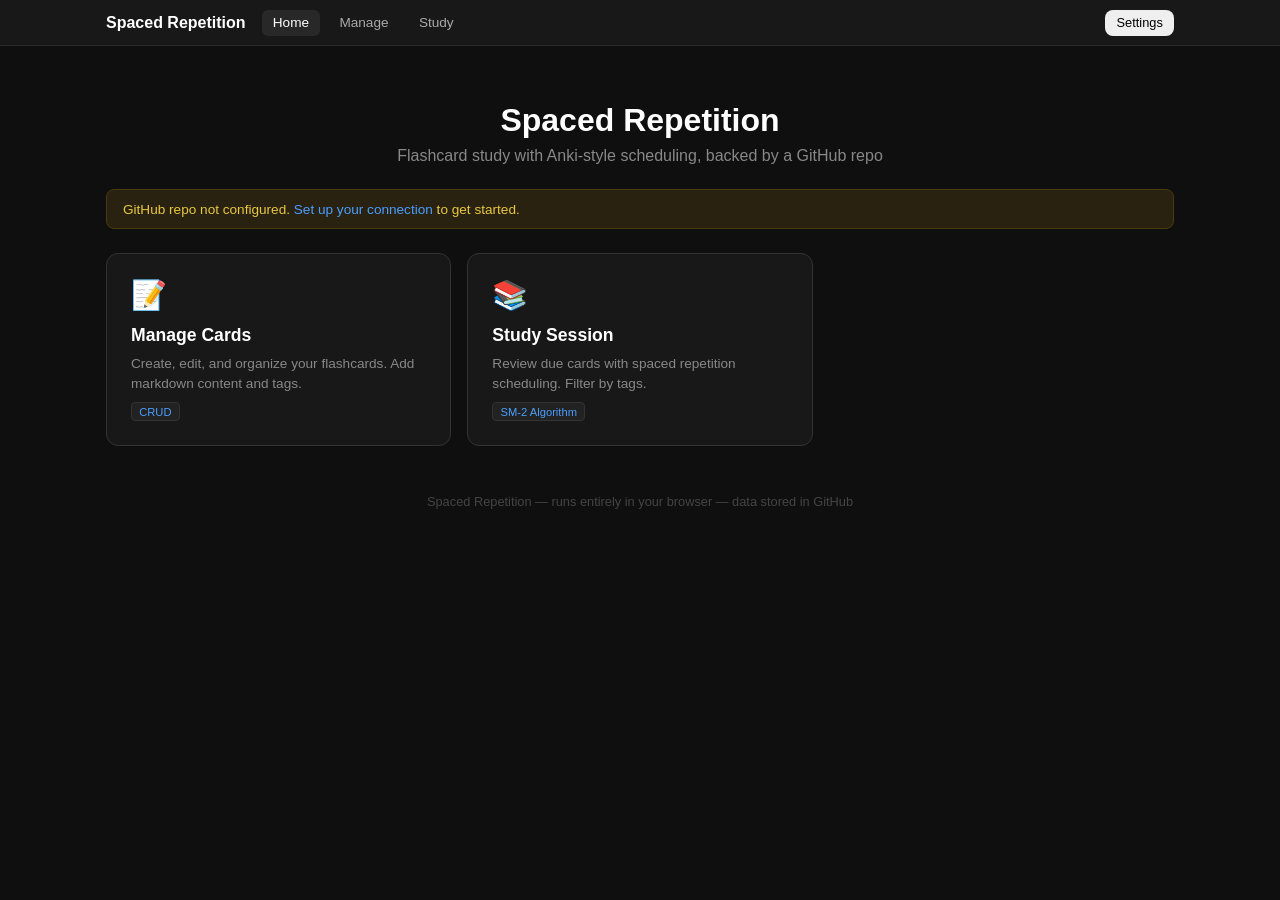
==== index.html @ cf2d79b2 "First version" ====
<!DOCTYPE html>
<html lang="en">
<head>
  <meta charset="UTF-8">
  <meta name="viewport" content="width=device-width, initial-scale=1.0">
  <title>Spaced Repetition</title>
  <link rel="stylesheet" href="shared.css">
</head>
<body>

<nav class="nav">
  <div class="nav-inner">
    <a href="index.html" class="nav-brand">Spaced Repetition</a>
    <div class="nav-links">
      <a href="index.html" class="active">Home</a>
      <a href="manage.html">Manage</a>
      <a href="study.html">Study</a>
    </div>
    <div class="nav-right">
      <button class="btn btn-sm" id="settingsBtn" onclick="toggleSettingsModal()">Settings</button>
    </div>
  </div>
</nav>

<div class="container">
  <div style="text-align:center;padding:2.5rem 1rem 1.5rem">
    <h1 style="font-size:2rem;font-weight:700;color:#fff">Spaced Repetition</h1>
    <p style="color:#888;margin-top:.5rem">Flashcard study with Anki-style scheduling, backed by a GitHub repo</p>
  </div>

  <div id="settingsBanner" class="banner banner-warning hidden">
    GitHub repo not configured. <a href="javascript:void(0)" onclick="toggleSettingsModal()">Set up your connection</a> to get started.
  </div>

  <div id="statsSection" class="hidden">
    <div class="stats-grid" id="statsGrid">
      <div class="stat-card">
        <div class="stat-value" id="statTotal">0</div>
        <div class="stat-label">Total Cards</div>
      </div>
      <div class="stat-card">
        <div class="stat-value" id="statDue" style="color:#e8c840">0</div>
        <div class="stat-label">Due Now</div>
      </div>
      <div class="stat-card">
        <div class="stat-value" id="statNew" style="color:#4a9eff">0</div>
        <div class="stat-label">New Cards</div>
      </div>
      <div class="stat-card">
        <div class="stat-value" id="statMastered" style="color:#2ecc71">0</div>
        <div class="stat-label">Mastered (21d+)</div>
      </div>
    </div>
  </div>

  <div class="tools-grid">
    <a href="manage.html" class="tool-card">
      <div class="tool-icon">&#x1F4DD;</div>
      <h3>Manage Cards</h3>
      <p>Create, edit, and organize your flashcards. Add markdown content and tags.</p>
      <span class="tool-tag">CRUD</span>
    </a>

    <a href="study.html" class="tool-card">
      <div class="tool-icon">&#x1F4DA;</div>
      <h3>Study Session</h3>
      <p>Review due cards with spaced repetition scheduling. Filter by tags.</p>
      <span class="tool-tag">SM-2 Algorithm</span>
    </a>
  </div>
</div>

<!-- Settings Modal -->
<div class="modal-overlay hidden" id="settingsModal" onclick="if(event.target===this)toggleSettingsModal()">
  <div class="modal">
    <div class="modal-header">
      <h3>GitHub Repo Settings</h3>
      <button class="modal-close" onclick="toggleSettingsModal()">&times;</button>
    </div>
    <div class="modal-body">
      <p class="text-muted" style="margin-bottom:1rem;font-size:.85rem">
        Your data is stored as a JSON file in a GitHub repository. Create a
        <a href="https://github.com/settings/tokens/new?scopes=repo&description=Spaced+Repetition" target="_blank" style="color:#4a9eff">Personal Access Token</a>
        with the <strong>repo</strong> scope. Your token is stored only in this browser's local storage.
      </p>
      <div class="form-field">
        <label>GitHub Token</label>
        <div style="position:relative">
          <input type="password" id="ghTokenInput" placeholder="ghp_xxxxxxxxxxxx" style="width:100%;padding-right:3rem">
          <button class="btn-icon" onclick="toggleTokenVisibility()" style="position:absolute;right:6px;top:50%;transform:translateY(-50%)" title="Toggle visibility" id="toggleVisBtn">&#x1F441;</button>
        </div>
      </div>
      <div class="form-row">
        <div class="form-field">
          <label>Owner</label>
          <input type="text" id="repoOwnerInput" placeholder="e.g. my-username" style="width:100%">
        </div>
        <div class="form-field">
          <label>Repository</label>
          <input type="text" id="repoNameInput" placeholder="e.g. my-flashcards" style="width:100%">
        </div>
      </div>
      <div class="form-row">
        <div class="form-field">
          <label>Branch</label>
          <input type="text" id="repoBranchInput" placeholder="main" style="width:100%">
        </div>
        <div class="form-field">
          <label>File Path</label>
          <input type="text" id="repoPathInput" placeholder="spaced_repetition_data.json" style="width:100%">
        </div>
      </div>
    </div>
    <div class="modal-footer">
      <button class="btn btn-danger" onclick="clearSettings()">Clear</button>
      <div class="spacer"></div>
      <button class="btn btn-primary" onclick="saveSettings()">Save</button>
    </div>
  </div>
</div>

<footer>
  Spaced Repetition &mdash; runs entirely in your browser &mdash; data stored in GitHub
</footer>

<script src="shared.js"></script>
<script>
  function updateBanner() {
    var banner = document.getElementById('settingsBanner');
    var btn = document.getElementById('settingsBtn');
    if (isConfigured()) {
      banner.classList.add('hidden');
      btn.textContent = 'Settings \u2713';
      btn.classList.add('btn-configured');
      loadStats();
    } else {
      banner.classList.remove('hidden');
      btn.textContent = 'Settings';
      btn.classList.remove('btn-configured');
      document.getElementById('statsSection').classList.add('hidden');
    }
  }

  function loadStats() {
    loadDeck().then(function (data) {
      var cards = data.cards || [];
      var now = new Date();
      var due = 0, newCount = 0, mastered = 0;
      cards.forEach(function (c) {
        if (isNew(c)) newCount++;
        if (isDue(c)) due++;
        if (c.interval >= 21) mastered++;
      });

      document.getElementById('statTotal').textContent = cards.length;
      document.getElementById('statDue').textContent = due;
      document.getElementById('statNew').textContent = newCount;
      document.getElementById('statMastered').textContent = mastered;
      document.getElementById('statsSection').classList.remove('hidden');
    }).catch(function (err) {
      console.error('Failed to load stats:', err);
    });
  }

  function onSettingsChanged() {
    updateBanner();
  }

  updateBanner();
</script>
</body>
</html>
---- shared.css ----
*, *::before, *::after { box-sizing: border-box; margin: 0; padding: 0; }

body {
  font-family: -apple-system, BlinkMacSystemFont, "Segoe UI", Roboto, Helvetica, Arial, sans-serif;
  background: #0f0f0f;
  color: #e0e0e0;
  min-height: 100vh;
}

a { color: #4a9eff; text-decoration: none; }
a:hover { text-decoration: underline; }

.container {
  max-width: 1100px;
  margin: 0 auto;
  padding: 1rem;
}

.hidden { display: none !important; }
.spacer { flex: 1; }
.text-muted { color: #888; }

/* Nav */
.nav {
  background: #181818;
  border-bottom: 1px solid #282828;
  position: sticky;
  top: 0;
  z-index: 100;
}

.nav-inner {
  max-width: 1100px;
  margin: 0 auto;
  padding: .6rem 1rem;
  display: flex;
  align-items: center;
  gap: 1rem;
}

.nav-brand {
  font-weight: 700;
  font-size: 1rem;
  color: #fff !important;
  text-decoration: none !important;
}

.nav-links {
  display: flex;
  gap: .5rem;
}

.nav-links a {
  padding: .35rem .7rem;
  border-radius: 6px;
  font-size: .85rem;
  color: #aaa;
  text-decoration: none;
  transition: background .15s, color .15s;
}

.nav-links a:hover,
.nav-links a.active {
  background: #282828;
  color: #fff;
}

.nav-right {
  margin-left: auto;
  display: flex;
  align-items: center;
  gap: .5rem;
}

/* Buttons */
.btn {
  padding: .5rem 1rem;
  border: none;
  border-radius: 8px;
  font-size: .85rem;
  font-weight: 500;
  cursor: pointer;
  transition: background .15s, opacity .15s;
  display: inline-flex;
  align-items: center;
  gap: .4rem;
}

.btn:disabled { opacity: .4; cursor: not-allowed; }

.btn-sm { padding: .35rem .7rem; font-size: .8rem; }

.btn-primary { background: #4a9eff; color: #fff; }
.btn-primary:hover:not(:disabled) { background: #3a8eef; }

.btn-success { background: #2ecc71; color: #fff; }
.btn-success:hover:not(:disabled) { background: #27ae60; }

.btn-danger { background: #333; color: #e55; }
.btn-danger:hover:not(:disabled) { background: #3a3a3a; }

.btn-secondary { background: #282828; color: #ccc; }
.btn-secondary:hover:not(:disabled) { background: #333; }

.btn-warning { background: #3a2a10; color: #e8c840; }
.btn-warning:hover:not(:disabled) { background: #4a3a18; }

.btn-configured { background: #1a3a1a; color: #2ecc71; border: 1px solid #2a4a2a; }

.btn-icon {
  background: transparent;
  border: none;
  color: #888;
  cursor: pointer;
  font-size: 1rem;
  padding: .2rem;
  line-height: 1;
}
.btn-icon:hover { color: #ccc; }

/* Forms */
.form-field {
  display: flex;
  flex-direction: column;
  gap: .3rem;
  margin-bottom: .8rem;
}

.form-field label {
  font-size: .7rem;
  color: #888;
  text-transform: uppercase;
  letter-spacing: .5px;
}

.form-field input,
.form-field select,
.form-field textarea {
  background: #222;
  border: 1px solid #333;
  color: #e0e0e0;
  padding: .5rem .6rem;
  border-radius: 6px;
  font-size: .9rem;
  font-family: inherit;
}

.form-field input:focus,
.form-field select:focus,
.form-field textarea:focus {
  outline: none;
  border-color: #4a9eff;
}

.form-field textarea {
  resize: vertical;
  min-height: 60px;
}

.form-row {
  display: flex;
  gap: 1rem;
}

.form-row .form-field { flex: 1; }

/* Panels */
.panel {
  background: #181818;
  border: 1px solid #333;
  border-radius: 10px;
  padding: 1rem;
  margin-bottom: 1rem;
}

.panel-header {
  display: flex;
  align-items: center;
  gap: .5rem;
  margin-bottom: 1rem;
}

.panel-header h2 {
  font-size: 1.1rem;
  font-weight: 600;
  color: #fff;
}

/* Banners */
.banner {
  padding: .7rem 1rem;
  border-radius: 8px;
  font-size: .85rem;
  margin-bottom: 1rem;
}

.banner-warning {
  background: #2a2210;
  border: 1px solid #4a3a10;
  color: #e8c840;
}

.banner-error {
  background: #2a1010;
  border: 1px solid #4a1a1a;
  color: #e55;
}

.banner-success {
  background: #102a10;
  border: 1px solid #1a4a1a;
  color: #2ecc71;
}

/* Modal */
.modal-overlay {
  position: fixed;
  top: 0; left: 0; right: 0; bottom: 0;
  background: rgba(0,0,0,.6);
  display: flex;
  align-items: center;
  justify-content: center;
  z-index: 1000;
  padding: 1rem;
}

.modal {
  background: #1a1a1a;
  border: 1px solid #333;
  border-radius: 12px;
  width: 100%;
  max-width: 600px;
  max-height: 90vh;
  overflow-y: auto;
}

.modal-header {
  display: flex;
  align-items: center;
  justify-content: space-between;
  padding: 1rem 1.2rem;
  border-bottom: 1px solid #282828;
}

.modal-header h3 {
  font-size: 1rem;
  font-weight: 600;
  color: #fff;
}

.modal-close {
  background: none;
  border: none;
  color: #888;
  font-size: 1.4rem;
  cursor: pointer;
  line-height: 1;
}
.modal-close:hover { color: #fff; }

.modal-body {
  padding: 1.2rem;
}

.modal-footer {
  display: flex;
  align-items: center;
  gap: .5rem;
  padding: .8rem 1.2rem;
  border-top: 1px solid #282828;
}

/* Table */
.data-table {
  width: 100%;
  border-collapse: collapse;
}

.data-table th,
.data-table td {
  text-align: left;
  padding: .55rem .7rem;
  border-bottom: 1px solid #282828;
  font-size: .85rem;
}

.data-table th {
  color: #888;
  font-weight: 500;
  font-size: .75rem;
  text-transform: uppercase;
  letter-spacing: .5px;
  background: #151515;
  position: sticky;
  top: 0;
}

.data-table tr:hover td {
  background: #1a1a1a;
}

.data-table .cell-actions {
  text-align: right;
  white-space: nowrap;
}

/* Badge / Tag pill */
.badge {
  display: inline-block;
  padding: .15rem .45rem;
  border-radius: 4px;
  font-size: .72rem;
  font-weight: 600;
}

.badge-green { background: #1a3a1a; color: #2ecc71; }
.badge-red { background: #3a1a1a; color: #e55; }
.badge-blue { background: #1a2a3a; color: #4a9eff; }
.badge-gray { background: #282828; color: #888; }
.badge-orange { background: #3a2a1a; color: #e8a040; }

/* Tag pills */
.tag-pill {
  display: inline-block;
  background: #222;
  border: 1px solid #333;
  border-radius: 4px;
  padding: .15rem .45rem;
  font-size: .72rem;
  color: #4a9eff;
  font-weight: 500;
  margin: .1rem;
}

.tag-pill.tag-selected {
  background: #1a2a3a;
  border-color: #4a9eff;
}

.tag-pill.tag-clickable {
  cursor: pointer;
  transition: background .15s, border-color .15s;
}

.tag-pill.tag-clickable:hover {
  background: #1a2a3a;
  border-color: #4a9eff;
}

/* Search bar */
.search-bar {
  display: flex;
  gap: .5rem;
  margin-bottom: 1rem;
}

.search-bar input {
  flex: 1;
  background: #222;
  border: 1px solid #333;
  color: #e0e0e0;
  padding: .5rem .8rem;
  border-radius: 8px;
  font-size: .9rem;
}

.search-bar input:focus {
  outline: none;
  border-color: #4a9eff;
}

/* Loading spinner */
.spinner {
  display: inline-block;
  width: 18px;
  height: 18px;
  border: 2px solid #333;
  border-top-color: #4a9eff;
  border-radius: 50%;
  animation: spin .6s linear infinite;
}

@keyframes spin { to { transform: rotate(360deg); } }

.loading-state {
  text-align: center;
  padding: 3rem 1rem;
  color: #888;
  display: flex;
  flex-direction: column;
  align-items: center;
  gap: .8rem;
}

/* Empty state */
.empty-state {
  text-align: center;
  padding: 3rem 1rem;
  color: #555;
}

.empty-state .empty-icon {
  font-size: 2.5rem;
  margin-bottom: .5rem;
}

/* Toast */
.toast-container {
  position: fixed;
  bottom: 1.5rem;
  right: 1.5rem;
  z-index: 2000;
  display: flex;
  flex-direction: column;
  gap: .5rem;
}

.toast {
  padding: .6rem 1rem;
  border-radius: 8px;
  font-size: .85rem;
  animation: toastIn .3s ease;
  max-width: 350px;
}

.toast-success { background: #1a3a1a; border: 1px solid #2a5a2a; color: #2ecc71; }
.toast-error { background: #3a1a1a; border: 1px solid #5a2a2a; color: #e55; }

@keyframes toastIn {
  from { opacity: 0; transform: translateY(10px); }
  to { opacity: 1; transform: translateY(0); }
}

/* Stats grid */
.stats-grid {
  display: grid;
  grid-template-columns: repeat(auto-fill, minmax(200px, 1fr));
  gap: 1rem;
  margin-bottom: 1.5rem;
}

.stat-card {
  background: #181818;
  border: 1px solid #333;
  border-radius: 12px;
  padding: 1.2rem;
  text-align: center;
}

.stat-card .stat-value {
  font-size: 2rem;
  font-weight: 700;
  color: #fff;
}

.stat-card .stat-label {
  font-size: .8rem;
  color: #888;
  margin-top: .3rem;
}

/* Card grid for nav */
.tools-grid {
  display: grid;
  grid-template-columns: repeat(auto-fill, minmax(280px, 1fr));
  gap: 1rem;
  margin-top: 1.5rem;
}

.tool-card {
  background: #181818;
  border: 1px solid #333;
  border-radius: 12px;
  padding: 1.5rem;
  text-decoration: none;
  color: inherit;
  transition: border-color .2s, transform .15s;
  display: flex;
  flex-direction: column;
  gap: .5rem;
}

.tool-card:hover {
  border-color: #4a9eff;
  transform: translateY(-2px);
  text-decoration: none;
}

.tool-card .tool-icon {
  font-size: 1.8rem;
  margin-bottom: .3rem;
}

.tool-card h3 {
  font-size: 1.1rem;
  font-weight: 600;
  color: #fff;
}

.tool-card p {
  font-size: .85rem;
  color: #888;
  line-height: 1.5;
}

.tool-card .tool-tag {
  display: inline-block;
  background: #222;
  border: 1px solid #333;
  border-radius: 4px;
  padding: .15rem .45rem;
  font-size: .7rem;
  color: #4a9eff;
  font-weight: 500;
  margin-top: auto;
  align-self: flex-start;
}

/* Study card */
.study-card {
  background: #181818;
  border: 1px solid #333;
  border-radius: 12px;
  min-height: 250px;
  display: flex;
  flex-direction: column;
  align-items: center;
  justify-content: center;
  padding: 2rem;
  cursor: pointer;
  transition: border-color .2s;
  margin-bottom: 1rem;
  user-select: none;
}

.study-card:hover {
  border-color: #444;
}

.study-card .card-label {
  font-size: .7rem;
  text-transform: uppercase;
  letter-spacing: .5px;
  color: #666;
  margin-bottom: 1rem;
}

.study-card .card-content {
  font-size: 1.1rem;
  color: #e0e0e0;
  line-height: 1.6;
  text-align: center;
  max-width: 100%;
  width: 100%;
  word-wrap: break-word;
}

.study-card .card-content h1,
.study-card .card-content h2,
.study-card .card-content h3 {
  color: #fff;
  margin-bottom: .5rem;
}

.study-card .card-content code {
  background: #222;
  padding: .15rem .4rem;
  border-radius: 4px;
  font-size: .9em;
  color: #e8c840;
}

.study-card .card-content pre {
  background: #222;
  padding: .8rem;
  border-radius: 6px;
  overflow-x: auto;
  text-align: left;
  margin: .5rem 0;
}

.study-card .card-content pre code {
  background: none;
  padding: 0;
}

.study-card .card-divider {
  width: 60%;
  border: none;
  border-top: 1px solid #333;
  margin: 1.5rem 0;
}

/* Rating buttons */
.rating-buttons {
  display: flex;
  gap: .5rem;
  justify-content: center;
  flex-wrap: wrap;
}

.rating-buttons .btn {
  min-width: 80px;
  flex-direction: column;
  padding: .6rem 1rem;
}

.rating-buttons .btn .rating-interval {
  font-size: .65rem;
  opacity: .7;
  margin-top: .15rem;
}

/* Tag filter bar */
.tag-filter-bar {
  display: flex;
  flex-wrap: wrap;
  gap: .3rem;
  align-items: center;
  margin-bottom: 1rem;
}

.tag-filter-bar .filter-label {
  font-size: .75rem;
  color: #888;
  text-transform: uppercase;
  letter-spacing: .5px;
  margin-right: .3rem;
}

/* Markdown content in table cells */
.md-preview {
  max-height: 60px;
  overflow: hidden;
  font-size: .82rem;
  line-height: 1.4;
  color: #ccc;
}

.md-preview p { margin: 0; }
.md-preview code {
  background: #222;
  padding: .1rem .3rem;
  border-radius: 3px;
  font-size: .85em;
  color: #e8c840;
}

/* Footer */
footer {
  text-align: center;
  padding: 2rem 1rem;
  color: #444;
  font-size: .8rem;
}

footer a { color: #4a9eff; text-decoration: none; }
footer a:hover { text-decoration: underline; }

/* Responsive */
@media (max-width: 600px) {
  .form-row { flex-direction: column; }
  .nav-links { display: none; }
  .stats-grid { grid-template-columns: repeat(2, 1fr); }
  .rating-buttons { flex-direction: column; align-items: stretch; }
  .rating-buttons .btn { min-width: unset; }
}
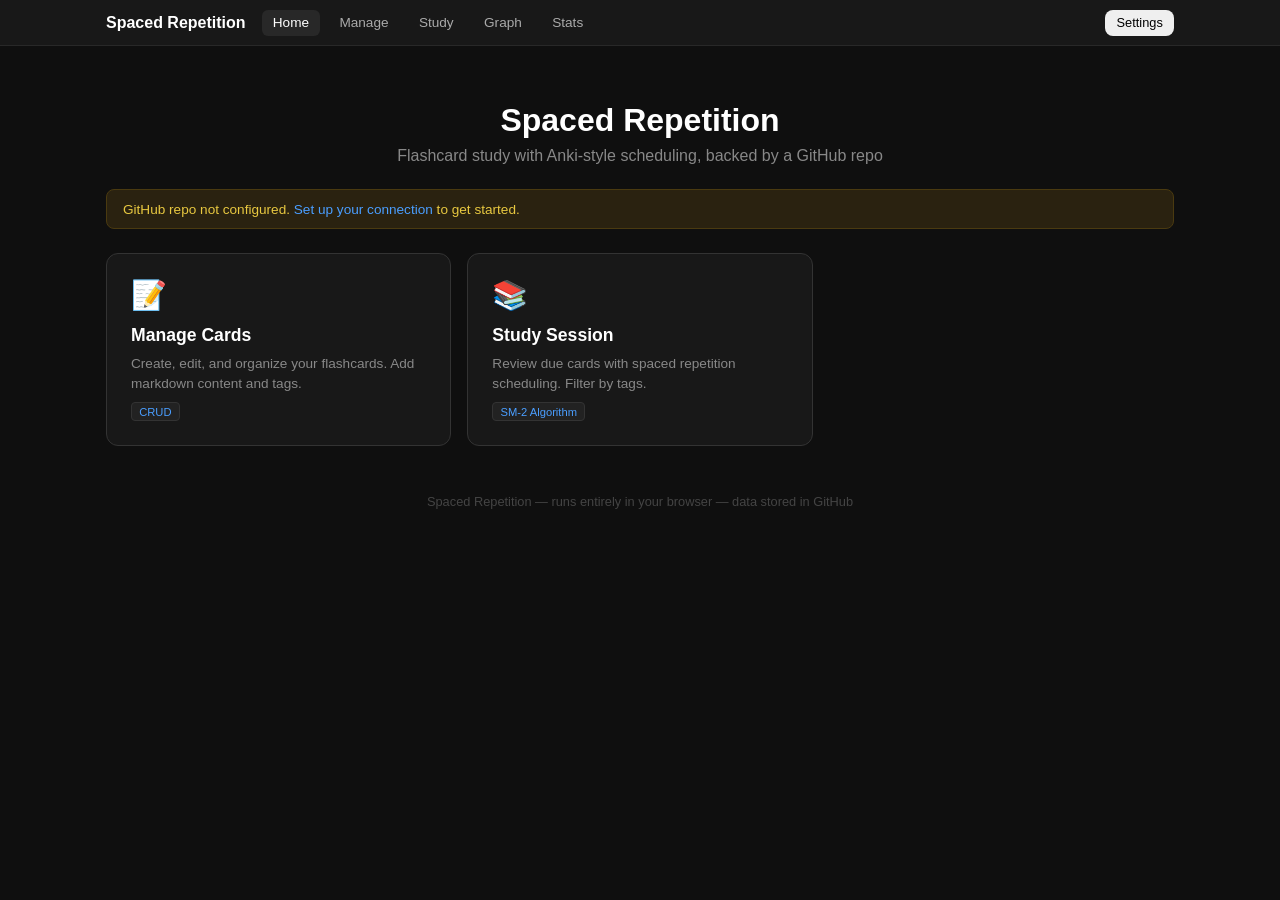
==== commit da1ebc76: "New features" ====
--- a/index.html
+++ b/index.html
@@ -15,6 +15,8 @@
       <a href="index.html" class="active">Home</a>
       <a href="manage.html">Manage</a>
       <a href="study.html">Study</a>
+      <a href="graph.html">Graph</a>
+      <a href="stats.html">Stats</a>
     </div>
     <div class="nav-right">
       <button class="btn btn-sm" id="settingsBtn" onclick="toggleSettingsModal()">Settings</button>
@@ -43,12 +45,20 @@
         <div class="stat-label">Due Now</div>
       </div>
       <div class="stat-card">
+        <div class="stat-value" id="statLearning" style="color:#e8a23a">0</div>
+        <div class="stat-label">Learning</div>
+      </div>
+      <div class="stat-card">
         <div class="stat-value" id="statNew" style="color:#4a9eff">0</div>
-        <div class="stat-label">New Cards</div>
+        <div class="stat-label">New Today</div>
       </div>
       <div class="stat-card">
         <div class="stat-value" id="statMastered" style="color:#2ecc71">0</div>
         <div class="stat-label">Mastered (21d+)</div>
+      </div>
+      <div class="stat-card">
+        <div class="stat-value" id="statLeech" style="color:#e55">0</div>
+        <div class="stat-label">Leeches</div>
       </div>
     </div>
   </div>
@@ -144,18 +154,25 @@
   function loadStats() {
     loadDeck().then(function (data) {
       var cards = data.cards || [];
-      var now = new Date();
-      var due = 0, newCount = 0, mastered = 0;
+      var due = 0, learning = 0, mastered = 0, leech = 0;
       cards.forEach(function (c) {
-        if (isNew(c)) newCount++;
         if (isDue(c)) due++;
-        if (c.interval >= 21) mastered++;
+        if (isLearning(c) && !isNew(c)) learning++;
+        if ((c.interval || 0) >= 21 && !isLearning(c)) mastered++;
+        if (c.isLeech || (c.lapses || 0) >= getSrsSettings(data).leechThreshold) leech++;
       });
+      // "New Today" = brand-new cards still inside today's budget
+      var newRemaining = Math.min(
+        cards.filter(function (c) { return isNew(c) && isDue(c); }).length,
+        getNewBudget(data)
+      );
 
       document.getElementById('statTotal').textContent = cards.length;
       document.getElementById('statDue').textContent = due;
-      document.getElementById('statNew').textContent = newCount;
+      document.getElementById('statLearning').textContent = learning;
+      document.getElementById('statNew').textContent = newRemaining;
       document.getElementById('statMastered').textContent = mastered;
+      document.getElementById('statLeech').textContent = leech;
       document.getElementById('statsSection').classList.remove('hidden');
     }).catch(function (err) {
       console.error('Failed to load stats:', err);
--- a/shared.css
+++ b/shared.css
@@ -591,24 +591,122 @@
   margin: 1.5rem 0;
 }
 
-/* Rating buttons */
+/* Rating buttons — large color-coded cards with keyboard hint chip */
 .rating-buttons {
-  display: flex;
-  gap: .5rem;
+  display: grid;
+  grid-template-columns: repeat(4, 1fr);
+  gap: .6rem;
+  max-width: 720px;
+  margin: 1rem auto 0;
+}
+
+.rating-btn {
+  display: flex !important;
+  flex-direction: column;
+  align-items: center;
   justify-content: center;
-  flex-wrap: wrap;
-}
-
-.rating-buttons .btn {
-  min-width: 80px;
-  flex-direction: column;
-  padding: .6rem 1rem;
-}
-
-.rating-buttons .btn .rating-interval {
-  font-size: .65rem;
-  opacity: .7;
-  margin-top: .15rem;
+  gap: .25rem;
+  padding: 1rem .6rem !important;
+  min-height: 92px;
+  border: 1px solid transparent;
+  border-radius: 10px;
+  position: relative;
+  font-size: 1rem;
+  font-weight: 600;
+  cursor: pointer;
+  transition: transform .08s ease, background .15s, border-color .15s, box-shadow .15s;
+}
+
+.rating-btn:hover:not(:disabled) {
+  transform: translateY(-1px);
+  box-shadow: 0 4px 14px rgba(0, 0, 0, .35);
+}
+
+.rating-btn:active,
+.rating-btn.is-pressed {
+  transform: translateY(1px) scale(.98);
+  box-shadow: inset 0 2px 6px rgba(0, 0, 0, .35);
+}
+
+.rating-btn .rating-kbd {
+  position: absolute;
+  top: .4rem;
+  left: .5rem;
+  min-width: 1.1rem;
+  height: 1.1rem;
+  padding: 0 .35rem;
+  display: inline-flex;
+  align-items: center;
+  justify-content: center;
+  font-size: .7rem;
+  font-weight: 700;
+  font-family: ui-monospace, SFMono-Regular, Menlo, monospace;
+  background: rgba(0, 0, 0, .45);
+  border: 1px solid rgba(255, 255, 255, .08);
+  border-radius: 4px;
+  letter-spacing: 0;
+  opacity: .85;
+}
+
+.rating-btn .rating-label {
+  font-size: 1.05rem;
+  font-weight: 700;
+  letter-spacing: .3px;
+}
+
+.rating-btn .rating-interval {
+  font-size: .72rem;
+  font-weight: 400;
+  opacity: .75;
+}
+
+/* Per-rating palette — strong, distinct, accessible on dark bg */
+.rating-btn-again {
+  background: #4a1f1f;
+  color: #ff8080;
+  border-color: #5a2828;
+}
+.rating-btn-again:hover:not(:disabled) {
+  background: #5a2424;
+  border-color: #ff6060;
+}
+
+.rating-btn-hard {
+  background: #3a2a10;
+  color: #e8c840;
+  border-color: #4a3818;
+}
+.rating-btn-hard:hover:not(:disabled) {
+  background: #4a3416;
+  border-color: #e8c840;
+}
+
+.rating-btn-good {
+  background: #1f4030;
+  color: #4ee08a;
+  border-color: #2a5238;
+}
+.rating-btn-good:hover:not(:disabled) {
+  background: #28553a;
+  border-color: #4ee08a;
+}
+
+.rating-btn-easy {
+  background: #1f3450;
+  color: #6bb3ff;
+  border-color: #284060;
+}
+.rating-btn-easy:hover:not(:disabled) {
+  background: #2a4470;
+  border-color: #6bb3ff;
+}
+
+@media (max-width: 600px) {
+  .rating-buttons {
+    grid-template-columns: repeat(2, 1fr);
+    max-width: 100%;
+  }
+  .rating-btn { min-height: 76px; }
 }
 
 /* Tag filter bar */
@@ -662,6 +760,5 @@
   .form-row { flex-direction: column; }
   .nav-links { display: none; }
   .stats-grid { grid-template-columns: repeat(2, 1fr); }
-  .rating-buttons { flex-direction: column; align-items: stretch; }
-  .rating-buttons .btn { min-width: unset; }
-}
+  /* rating-buttons mobile rules live with their primary block above */
+}
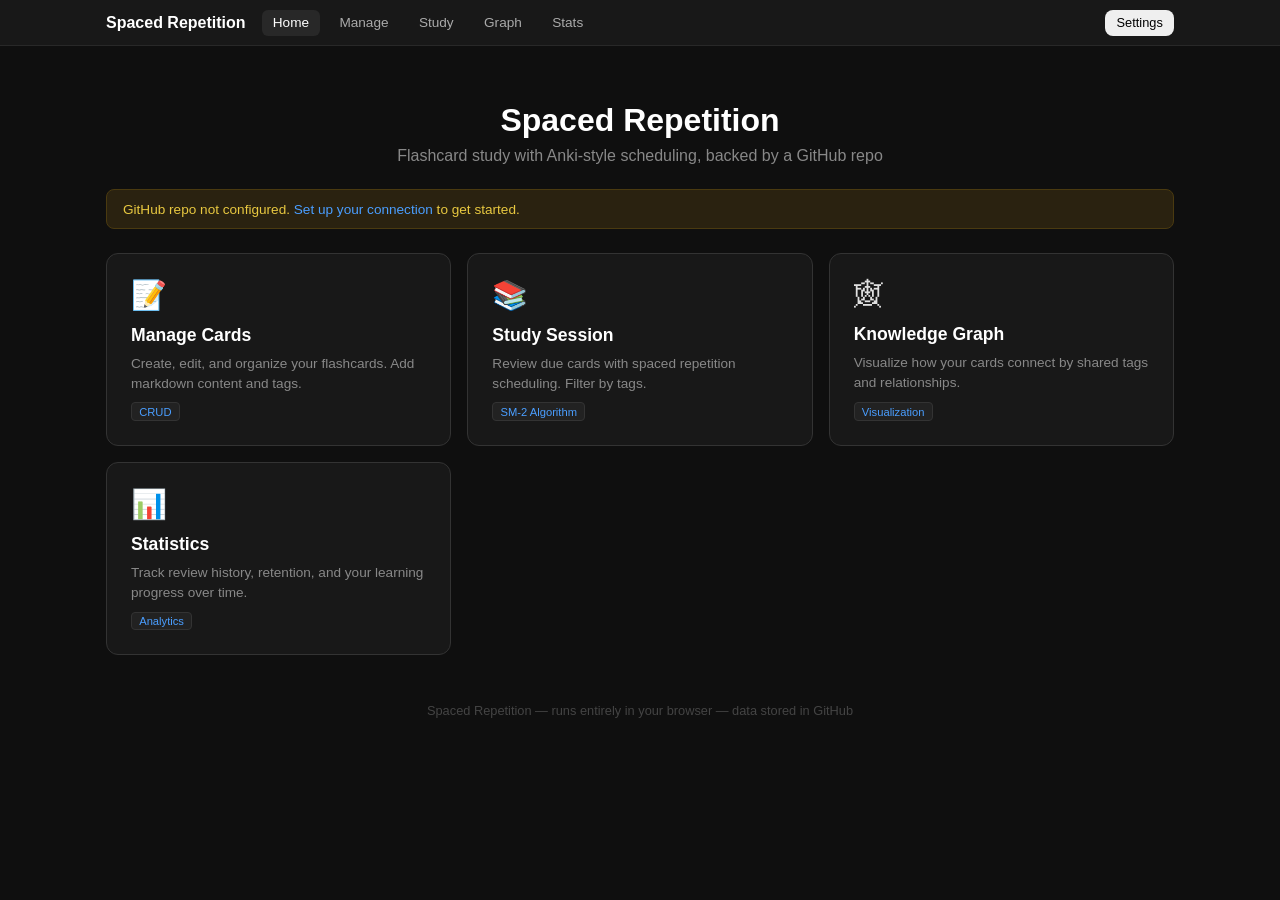
==== commit c6066ac5: "Updates" ====
--- a/index.html
+++ b/index.html
@@ -76,6 +76,20 @@
       <h3>Study Session</h3>
       <p>Review due cards with spaced repetition scheduling. Filter by tags.</p>
       <span class="tool-tag">SM-2 Algorithm</span>
+    </a>
+
+    <a href="graph.html" class="tool-card">
+      <div class="tool-icon">&#x1F578;</div>
+      <h3>Knowledge Graph</h3>
+      <p>Visualize how your cards connect by shared tags and relationships.</p>
+      <span class="tool-tag">Visualization</span>
+    </a>
+
+    <a href="stats.html" class="tool-card">
+      <div class="tool-icon">&#x1F4CA;</div>
+      <h3>Statistics</h3>
+      <p>Track review history, retention, and your learning progress over time.</p>
+      <span class="tool-tag">Analytics</span>
     </a>
   </div>
 </div>
